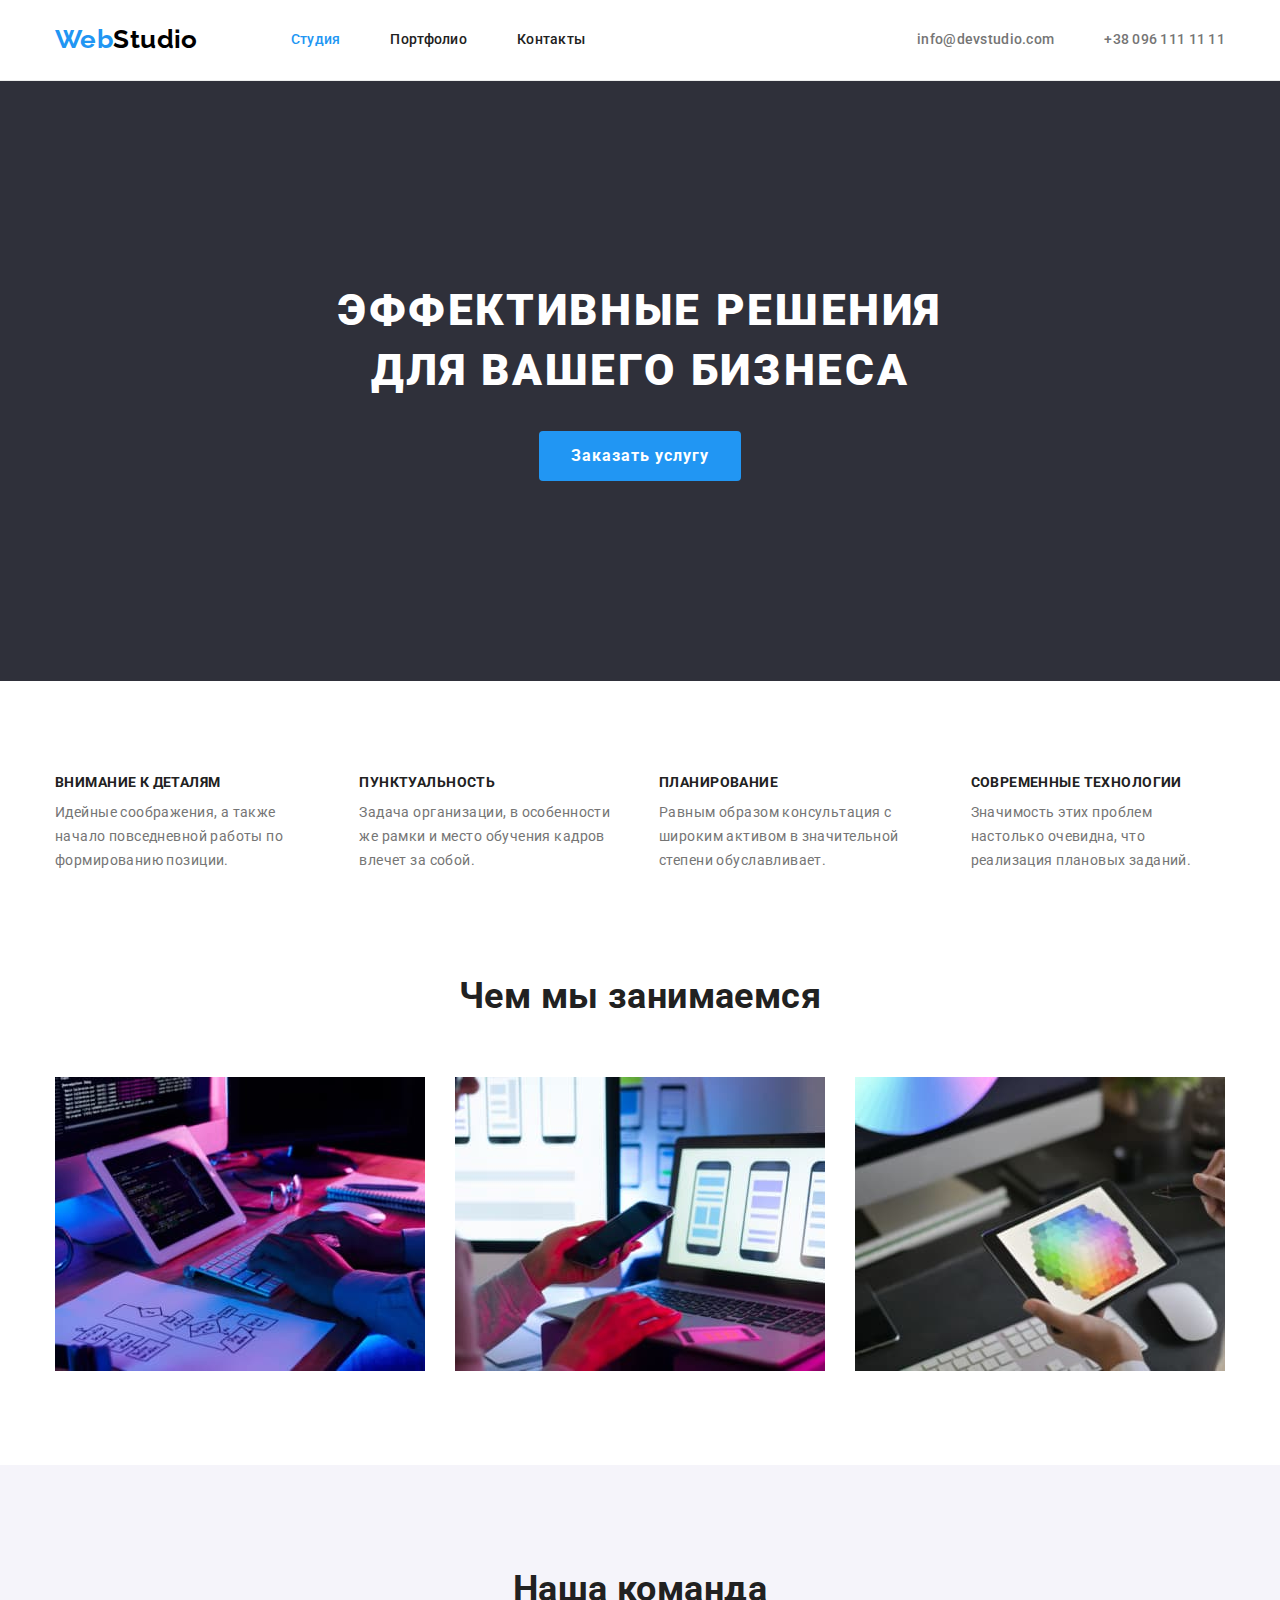
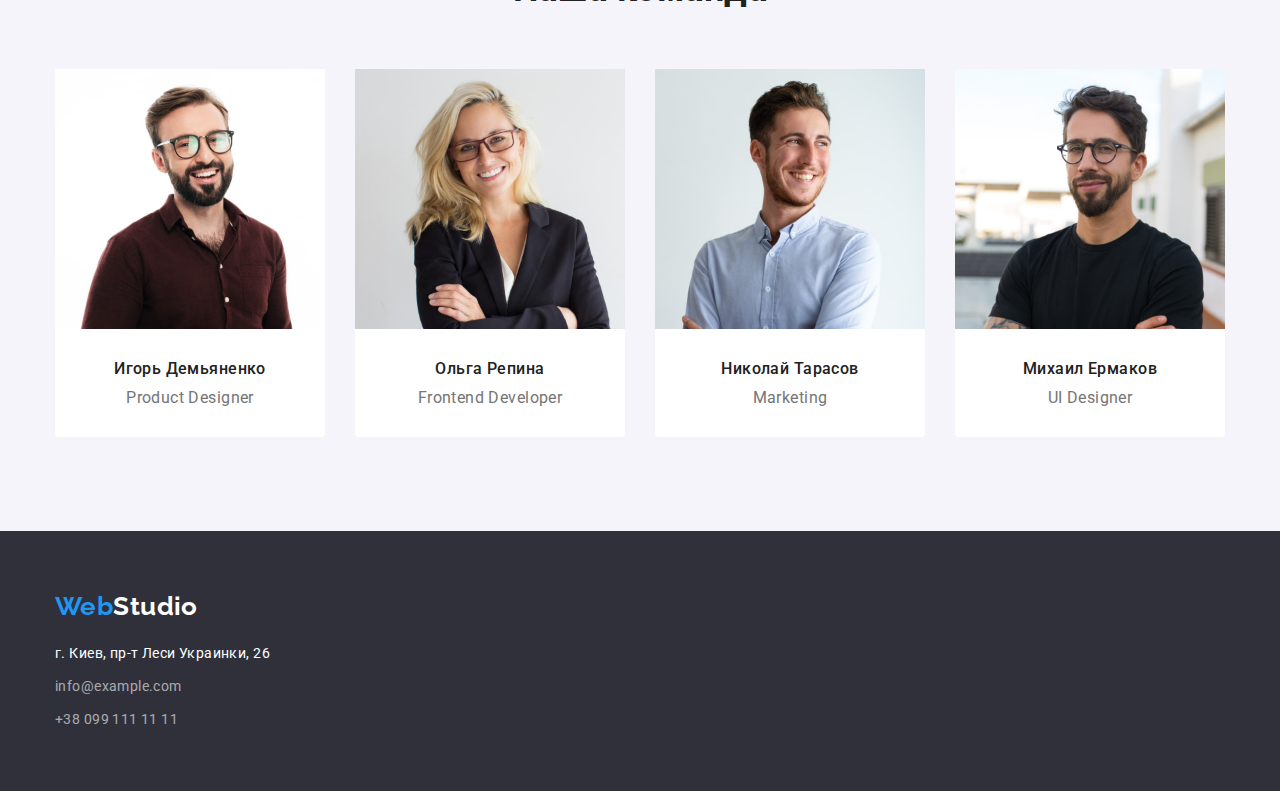
==== index.html @ 1525ab9c "add file" ====
<!DOCTYPE html>
<html lang="ru">
  <head>
    <meta charset="UTF-8" />
    <meta http-equiv="X-UA-Compatible" content="IE=edge" />
    <meta name="viewport" content="width=device-width, initial-scale=1.0" />
    <link
      rel="stylesheet"
      href="https://cdnjs.cloudflare.com/ajax/libs/modern-normalize/1.1.0/modern-normalize.min.css"
    />
    <link rel="stylesheet" href="./css/styles.css" />
    <link rel="preconnect" href="https://fonts.googleapis.com" />
    <link rel="preconnect" href="https://fonts.gstatic.com" crossorigin />
    <link
      href="https://fonts.googleapis.com/css2?family=Raleway:wght@700&family=Roboto:wght@400;500;700;900&display=swap"
      rel="stylesheet"
    />
    <title>WebStudio</title>
  </head>

  <body>
    <header class="header">
      <div class="container">
        <nav class="header-nav">
          <div class="header-logotip">
            <a class="nav-logo link" href="./index.html"><span class="logo">Web</span>Studio</a>
          </div>
          <ul class="nav-list list">
            <li class="nav-item">
              <a class="nav-link link current" href="./index.html">Студия</a>
            </li>
            <li class="nav-item"><a class="nav-link link" href="./portfolio.html">Портфолио</a></li>
            <li class="nav-item"><a class="nav-link link" href="">Контакты</a></li>
          </ul>
        </nav>
        <ul class="header-list list">
          <li class="header-item">
            <a class="header-link link" href="mailto:info@devstudio.com">info@devstudio.com</a>
          </li>
          <li class="header-item">
            <a class="header-link link" href="tel:+380961111111">+38 096 111 11 11</a>
          </li>
        </ul>
      </div>
    </header>

    <main>
      <section class="hero">
        <div class="container">
          <h1 class="hero-title">Эффективные решения для вашего бизнеса</h1>
          <button type="button" class="hero-btn">Заказать услугу</button>
        </div>
      </section>
      <section class="benefits section">
        <div class="container">
          <h2 class="visually-hidden">Наши преимущества</h2>
          <ul class="benefits-list list">
            <li class="benefits-item">
              <h3 class="benefits-title">Внимание к деталям</h3>
              <p class="benefits-text">
                Идейные соображения, а также начало повседневной работы по формированию позиции.
              </p>
            </li>
            <li class="benefits-item">
              <h3 class="benefits-title">Пунктуальность</h3>
              <p class="benefits-text">
                Задача организации, в особенности же рамки и место обучения кадров влечет за собой.
              </p>
            </li>
            <li class="benefits-item">
              <h3 class="benefits-title">Планирование</h3>
              <p class="benefits-text">
                Равным образом консультация с широким активом в значительной степени обуславливает.
              </p>
            </li>
            <li class="benefits-item">
              <h3 class="benefits-title">Современные технологии</h3>
              <p class="benefits-text">
                Значимость этих проблем настолько очевидна, что реализация плановых заданий.
              </p>
            </li>
          </ul>
        </div>
      </section>

      <section class="work section">
        <div class="container">
          <h2 class="work-title">Чем мы занимаемся</h2>
          <ul class="work-list list">
            <li class="work-item">
              <a href="#" class="work-link link">
                <img
                  src="./images/work-img-1.jpg"
                  alt="фото работ"
                  width="370"
                  height="294"
                  class="img"
                />
              </a>
            </li>
            <li class="work-item">
              <a href="#" class="work-link link">
                <img
                  src="./images/work-img-2.jpg"
                  alt="фото работ"
                  width="370"
                  height="294"
                  class="img"
                />
              </a>
            </li>
            <li class="work-item">
              <a href="#" class="work-link link">
                <img
                  src="./images/work-img-3.jpg"
                  alt="фото работ"
                  width="370"
                  height="294"
                  class="img"
                />
              </a>
            </li>
          </ul>
        </div>
      </section>

      <section class="team section">
        <div class="container">
          <h2 class="team-heading">Наша команда</h2>
          <ul class="team-list list">
            <li class="team-item">
              <img
                src="./images/team-img-1.jpg"
                alt="Фото Игорь Демьяненко"
                width="270"
                height="260"
              />
              <h3 class="team-title">Игорь Демьяненко</h3>
              <p class="team-text" lang="en">Product Designer</p>
            </li>
            <li class="team-item">
              <img src="./images/team-img-2.jpg" alt="Фото Ольга Репина" width="270" height="260" />
              <h3 class="team-title">Ольга Репина</h3>
              <p class="team-text" lang="en">Frontend Developer</p>
            </li>
            <li class="team-item">
              <img
                src="./images/team-img-3.jpg"
                alt="Фото Николай Тарасов"
                width="270"
                height="260"
              />
              <h3 class="team-title">Николай Тарасов</h3>
              <p class="team-text" lang="en">Marketing</p>
            </li>
            <li class="team-item">
              <img
                src="./images/team-img-4.jpg"
                alt="Фото Михаил Ермаков"
                width="270"
                height="260"
              />
              <h3 class="team-title">Михаил Ермаков</h3>
              <p class="team-text" lang="en">UI Designer</p>
            </li>
          </ul>
        </div>
      </section>
    </main>

    <footer class="footer">
      <div class="container">
        <div class="footer-logo">
          <a class="footer-logo-link link" href="./index.html"
            ><span class="logo">Web</span>Studio</a
          >
        </div>
        <address class="footer-adress">
          <ul class="footer-list list">
            <li class="footer-item">
              <a
                class="map-link link"
                href="https://goo.gl/maps/ki7X15e7MeTrYLyt8"
                target="_blank"
                rel="noopener noreferrer nofollow"
                >г. Киев, пр-т Леси Украинки, 26</a
              >
            </li>
            <li class="footer-item">
              <a class="footer-link link" href="mailto:info@example.com">info@example.com</a>
            </li>
            <li class="footer-item">
              <a class="footer-link link" href="tel:+380991111111">+38 099 111 11 11</a>
            </li>
          </ul>
        </address>
      </div>
    </footer>
  </body>
</html>
---- css/styles.css ----
:root {
  --main-text-color: #757575;
  --title-text-color: #212121;
  --accent-color: #2196f3;
  --secondary-text-color: #ffffff;
  --logo-secondary-color: #000000;
  --bgc-footer: #2f303a;
  --bgc-secondary: #f5f4fa;
  --bgc-total: #ffffff;
  --typical-padding: 94px;
}

body {
  font-family: 'Roboto', sans-serif;
  color: var(--main-text-color);
  font-size: 14px;
  letter-spacing: 0.03em;
  background-color: var(--bgc-total);
}

p,
h1,
h2,
h3,
h4,
h5,
h6 {
  margin: 0;
}

ul,
ol {
  padding-left: 0;
  margin: 0;
}

.link {
  text-decoration: none;
}

.list {
  list-style: none;
}

.visually-hidden {
  position: absolute;
  white-space: nowrap;
  width: 1px;
  height: 1px;
  overflow: hidden;
  border: 0;
  padding: 0;
  clip: rect(0 0 0 0);
  clip-path: inset(50%);
  margin: -1px;
}

.container {
  width: 1200px;
  padding-left: 15px;
  padding-right: 15px;
  margin: 0 auto;
}

img {
  display: block;
  width: 100%;
  height: auto;
}

.section {
  padding: var(--typical-padding) 0;
}

/* ------------HEADER-------------------------------------- */

.header {
  padding-top: 24px;
  padding-bottom: 25px;
  border-bottom: 1px solid #ececec;
}

.header .container {
  display: flex;
  align-items: center;
}

.header-nav {
  display: flex;
  align-items: center;
}

.nav-logo {
  font-family: 'Raleway', sans-serif;
  font-weight: 700;
  font-size: 26px;
  line-height: 1.19;
  color: var(--logo-secondary-color);
}

.nav-list {
  display: flex;
  align-items: center;
}

.logo {
  color: var(--accent-color);
}

.header-logotip {
  margin-right: 93px;
}

.nav-item:not(:last-child) {
  margin-right: 50px;
}

.nav-link {
  font-family: inherit;
  font-weight: 500;
  line-height: 1.14;
  letter-spacing: 0.02em;
  color: var(--title-text-color);
}

.nav-link:hover,
.nav-link:focus {
  color: var(--accent-color);
}

.current {
  color: var(--accent-color);
}

.header-list {
  display: flex;
  margin-left: auto;
}

.header-item:not(:last-child) {
  margin-right: 50px;
}

.header-link {
  font-family: inherit;
  font-weight: 500;
  line-height: 1.14;
  letter-spacing: 0.02em;
  color: inherit;
}

.header-link:hover,
.header-link:focus {
  color: var(--accent-color);
}

/* ------------HERO-------------------------------------- */
.hero {
  background-color: #2f303a;
  padding: 200px 0;
}

.hero-title {
  font-weight: 900;
  font-size: 44px;
  line-height: 1.36;
  text-align: center;
  letter-spacing: 0.06em;
  text-transform: uppercase;
  color: var(--secondary-text-color);
  max-width: 696px;
  margin-left: auto;
  margin-right: auto;
}

.hero-btn {
  font-weight: 700;
  font-size: 16px;
  line-height: 1.88;
  text-align: center;
  letter-spacing: 0.06em;
  color: var(--secondary-text-color);
  background-color: var(--accent-color);
  cursor: pointer;
  border-radius: 4px;
  padding: 10px 32px;
  display: block;
  margin: 30px auto 0 auto;
  border-width: 0px;
}

.hero-btn:hover,
.hero-btn:focus {
  color: var(--accent-color);
  background-color: var(--bgc-total);
}

/* ------------BENEFITS-------------------------------------- */

.benefits {
  padding-bottom: 0;
}

.benefits-list {
  display: flex;
  margin-right: -30px;
}

.benefits-item {
  flex-basis: calc((100%-4 * 30) / 4);
  margin-right: 30px;
}

.benefits-title {
  font-size: 14px;
  line-height: 1.14;
  text-transform: uppercase;
  color: var(--title-text-color);
  margin-bottom: 10px;
}

.benefits-text {
  line-height: 1.71;
}

/* ------------WORK-------------------------------------- */

.work-list {
  display: flex;
  margin-right: -30px;
  flex-wrap: wrap;
}

.work-item {
  flex-basis: calc(100% / 3-30px);
  margin-right: 30px;
}

.work-title {
  font-size: 36px;
  line-height: 1.67;
  text-align: center;
  color: var(--title-text-color);
  margin-bottom: 50px;
}

/* ------------TEAM-------------------------------------- */

.team-heading {
  font-size: 36px;
  line-height: 1.67;
  text-align: center;
  color: var(--title-text-color);
  margin-bottom: 50px;
}

.team-list {
  display: flex;
  margin-right: -30px;
}

.team-item {
  flex-basis: calc((100%-4 * 30) / 4);
  margin-right: 30px;
  background-color: var(--bgc-total);
  border-radius: 0px 0px 4px 4px;
}

.team-title {
  font-weight: 500;
  font-size: 16px;
  line-height: 1.19;
  text-align: center;
  color: var(--title-text-color);
  margin-top: 30px;
}

.team-text {
  font-size: 16px;
  line-height: 1.19;
  text-align: center;
  margin-top: 10px;
  margin-bottom: 30px;
}

.team {
  background-color: var(--bgc-secondary);
}

/* ------------FOOTER-------------------------------------- */

.footer {
  background-color: var(--bgc-footer);
  padding-top: 60px;
  padding-bottom: 60px;
}

.footer-logo-link {
  font-family: 'Raleway', sans-serif;
  font-weight: 700;
  font-size: 26px;
  line-height: 1.19;
  color: var(--secondary-text-color);
}

.footer-logo {
  margin-bottom: 20px;
}

.footer-link {
  font-style: normal;
  line-height: 1.71;
  color: rgba(255, 255, 255, 0.6);
}

.map-link {
  font-style: normal;
  line-height: 1.71;
  color: var(--secondary-text-color);
}

.footer-link:hover,
.footer-link:focus,
.map-link:hover,
.map-link:focus {
  color: var(--accent-color);
}

.footer-item:not(:last-child) {
  margin-bottom: 9px;
}

/* ------------PORTFOLIO PAGE-------------------------------------- */

.btn-filter {
  font-family: inherit;
  font-weight: 500;
  font-size: 16px;
  line-height: 1.62;
  text-align: center;
  letter-spacing: 0.03em;
  color: var(--title-text-color);
  background-color: var(--bgc-secondary);
  padding: 6px 22px;
  border-radius: 4px;
  border-width: 0px;
}

.btn-filter:hover,
.btn-filter:focus {
  color: var(--secondary-text-color);
  background-color: var(--accent-color);
}

.portfolio-btn-list {
  display: flex;
  justify-content: center;
  margin-bottom: 50px;
}

.portfolio-btn-item:not(:last-child) {
  margin-right: 8px;
}

.portfolio-list {
  display: flex;
  flex-wrap: wrap;
  margin-left: -30px;
  margin-top: -30px;
}

.portfolio-item {
  flex-basis: calc(100% / 3-30px);
  margin-left: 30px;
  margin-top: 30px;
}

.portfolio-content {
  border-left: 1px solid #eeeeee;
  border-bottom: 1px solid #eeeeee;
  border-right: 1px solid #eeeeee;
  padding: 20px 24px;
}

.portfolio-title {
  font-weight: 700;
  font-size: 18px;
  line-height: 2;
  letter-spacing: 0.06em;
  color: var(--title-text-color);
}

.portfolio-text {
  color: var(--main-text-color);
  font-size: 16px;
  line-height: 1.88;
  margin-top: 4px;
}
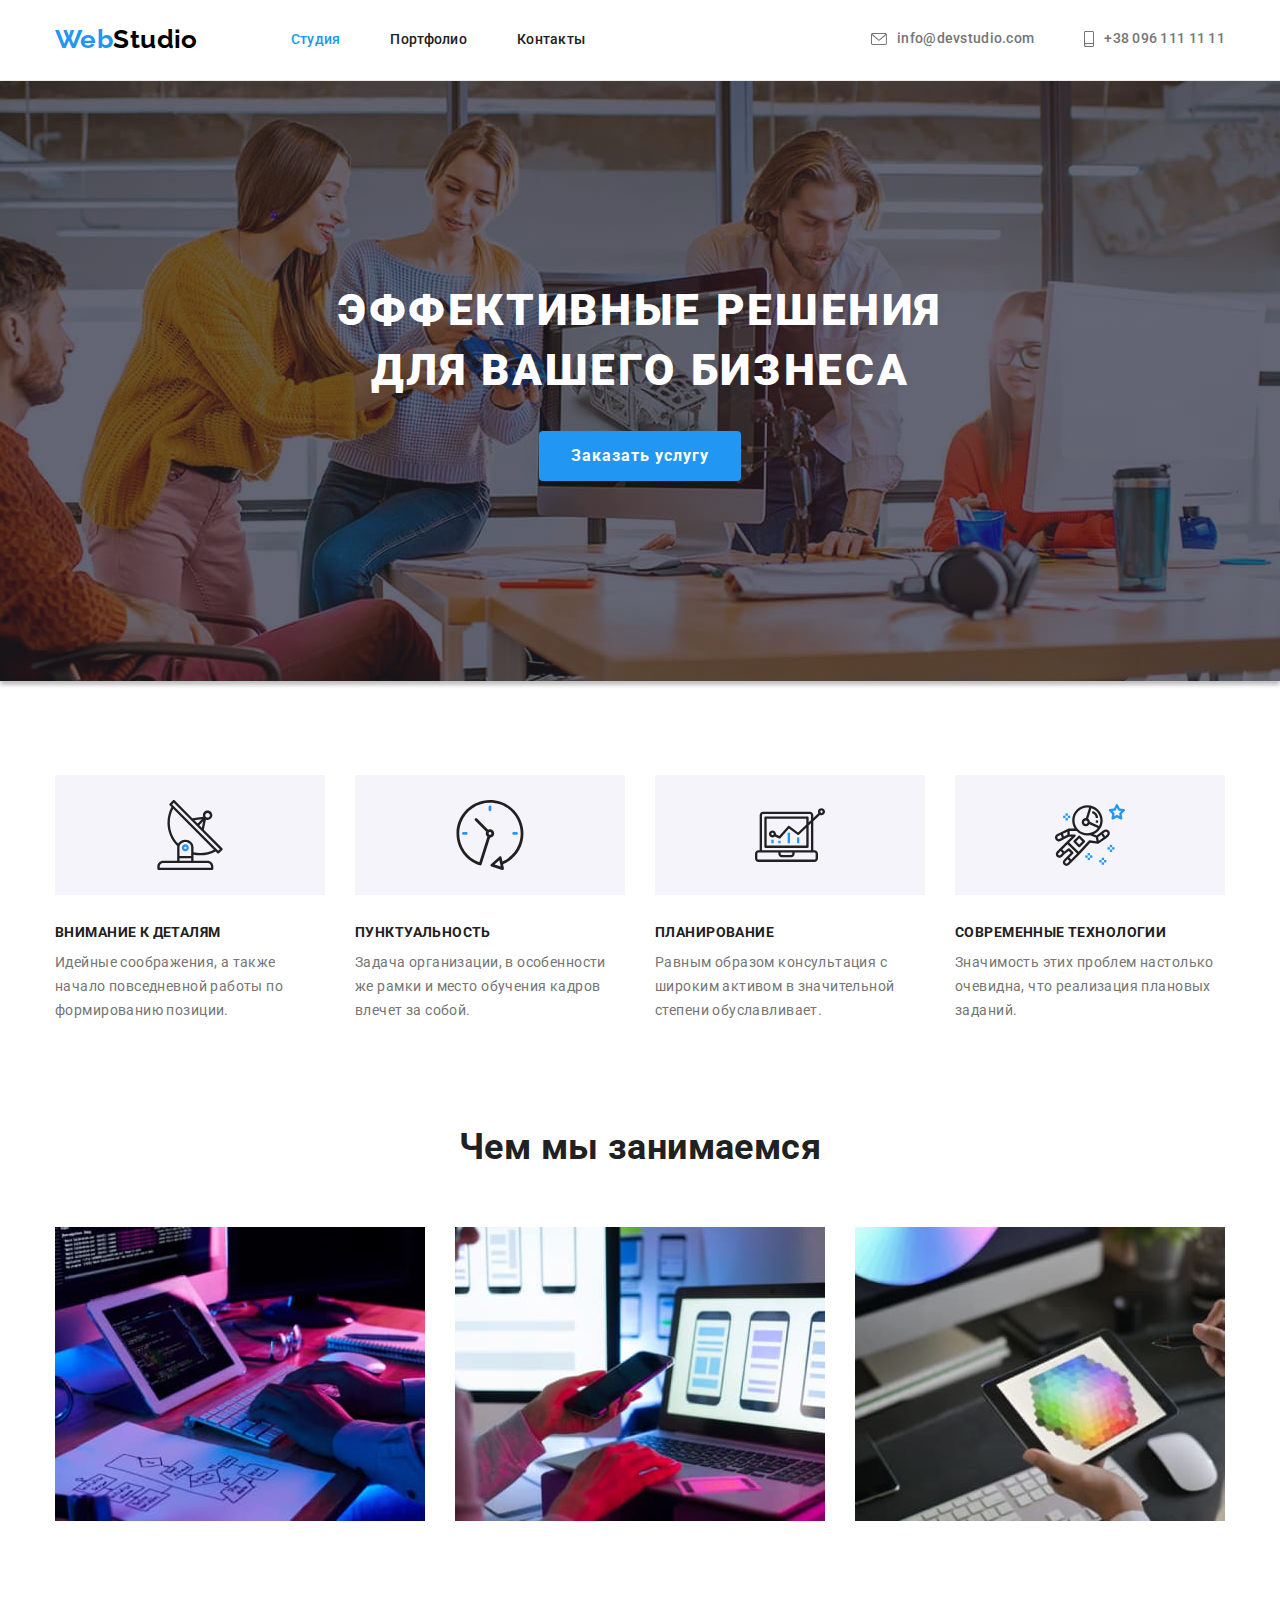
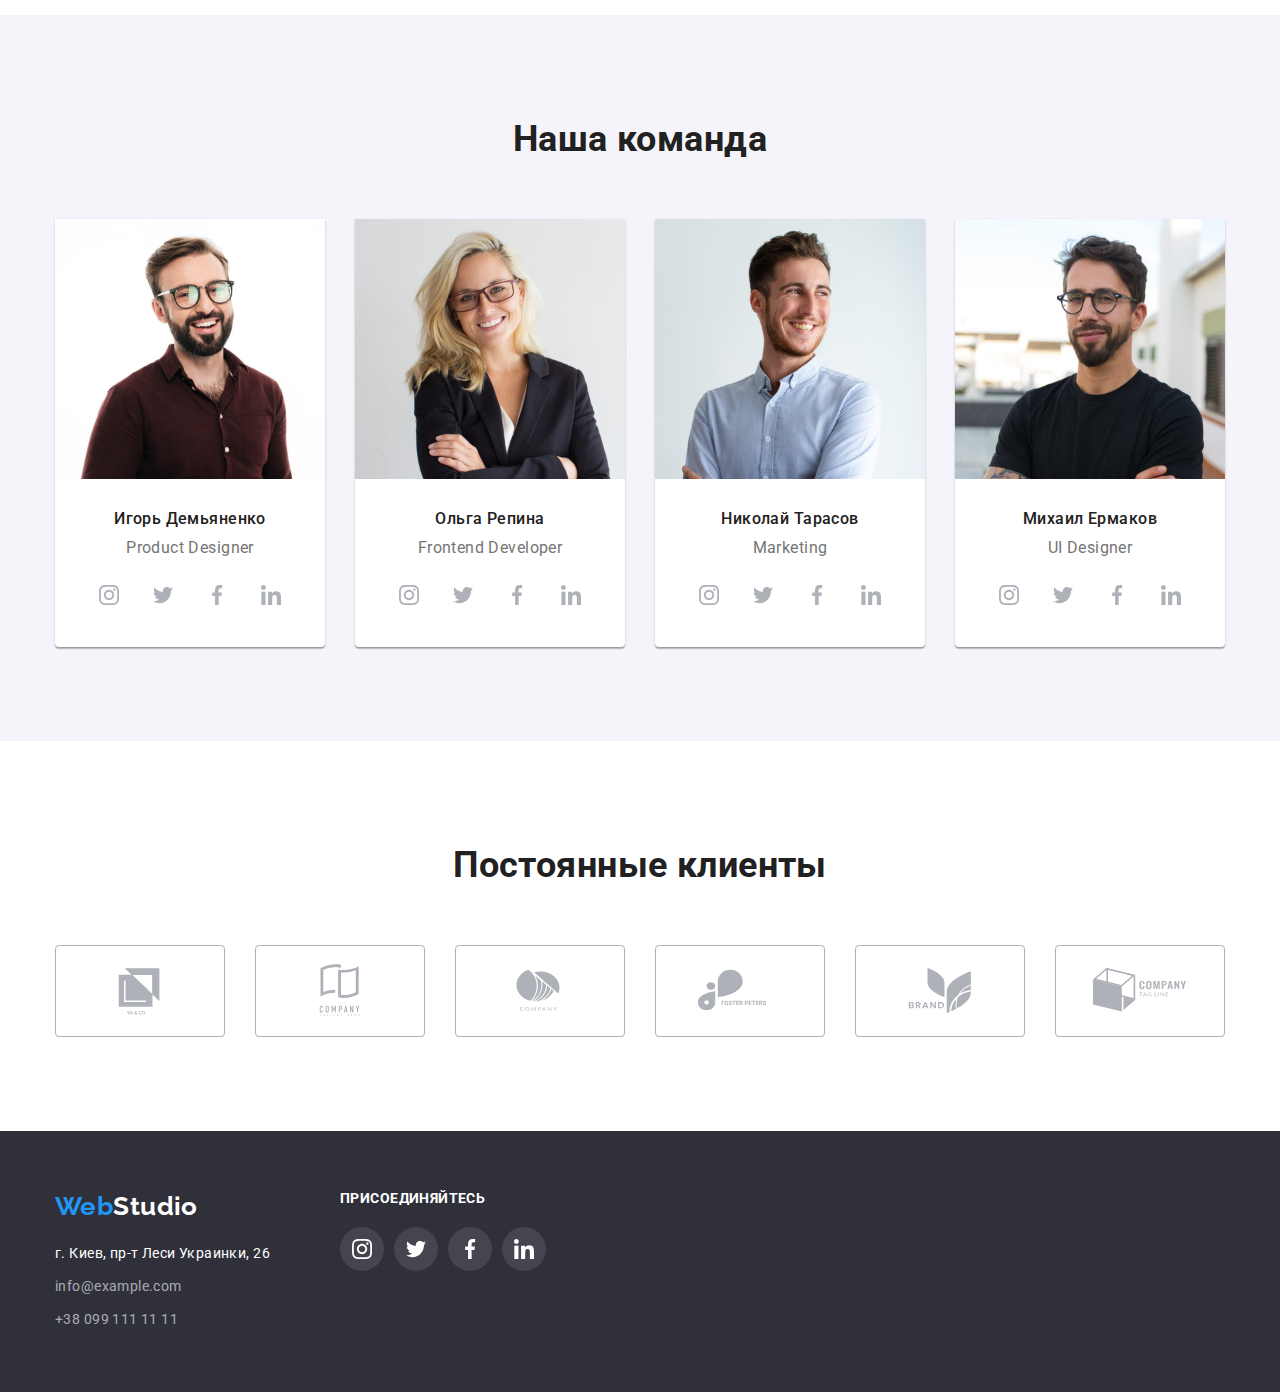
==== commit b6053fb3: "add icons and shadow" ====
--- a/index.html
+++ b/index.html
@@ -23,29 +23,45 @@
       <div class="container">
         <nav class="header-nav">
           <div class="header-logotip">
-            <a class="nav-logo link" href="./index.html"><span class="logo">Web</span>Studio</a>
+            <a class="nav-logo link" href="./index.html"
+              ><span class="logo">Web</span>Studio</a
+            >
           </div>
           <ul class="nav-list list">
             <li class="nav-item">
               <a class="nav-link link current" href="./index.html">Студия</a>
             </li>
-            <li class="nav-item"><a class="nav-link link" href="./portfolio.html">Портфолио</a></li>
-            <li class="nav-item"><a class="nav-link link" href="">Контакты</a></li>
+            <li class="nav-item">
+              <a class="nav-link link" href="./portfolio.html">Портфолио</a>
+            </li>
+            <li class="nav-item">
+              <a class="nav-link link" href="">Контакты</a>
+            </li>
           </ul>
         </nav>
         <ul class="header-list list">
           <li class="header-item">
-            <a class="header-link link" href="mailto:info@devstudio.com">info@devstudio.com</a>
+            <a class="header-link link" href="mailto:info@devstudio.com">
+              <svg class="header-icon" width="16" height="12">
+                <use href="./images/icons.svg#icon-e-mail"></use>
+              </svg>
+              info@devstudio.com</a
+            >
           </li>
           <li class="header-item">
-            <a class="header-link link" href="tel:+380961111111">+38 096 111 11 11</a>
+            <a class="header-link link" href="tel:+380961111111">
+              <svg class="header-icon" width="10" height="16">
+                <use href="./images/icons.svg#icon-smartphone"></use>
+              </svg>
+              +38 096 111 11 11</a
+            >
           </li>
         </ul>
       </div>
     </header>
 
     <main>
-      <section class="hero">
+      <section class="hero overlay">
         <div class="container">
           <h1 class="hero-title">Эффективные решения для вашего бизнеса</h1>
           <button type="button" class="hero-btn">Заказать услугу</button>
@@ -56,27 +72,51 @@
           <h2 class="visually-hidden">Наши преимущества</h2>
           <ul class="benefits-list list">
             <li class="benefits-item">
+              <div class="benefits-icon">
+                <svg width="70" height="70">
+                  <use href="./images/icons.svg#icon-antenna"></use>
+                </svg>
+              </div>
               <h3 class="benefits-title">Внимание к деталям</h3>
               <p class="benefits-text">
-                Идейные соображения, а также начало повседневной работы по формированию позиции.
+                Идейные соображения, а также начало повседневной работы по
+                формированию позиции.
               </p>
             </li>
             <li class="benefits-item">
+              <div class="benefits-icon">
+                <svg width="70" height="70">
+                  <use href="./images/icons.svg#icon-clock"></use>
+                </svg>
+              </div>
               <h3 class="benefits-title">Пунктуальность</h3>
               <p class="benefits-text">
-                Задача организации, в особенности же рамки и место обучения кадров влечет за собой.
+                Задача организации, в особенности же рамки и место обучения
+                кадров влечет за собой.
               </p>
             </li>
             <li class="benefits-item">
+              <div class="benefits-icon">
+                <svg width="70" height="70">
+                  <use href="./images/icons.svg#icon-diagram"></use>
+                </svg>
+              </div>
               <h3 class="benefits-title">Планирование</h3>
               <p class="benefits-text">
-                Равным образом консультация с широким активом в значительной степени обуславливает.
+                Равным образом консультация с широким активом в значительной
+                степени обуславливает.
               </p>
             </li>
             <li class="benefits-item">
+              <div class="benefits-icon">
+                <svg width="70" height="70">
+                  <use href="./images/icons.svg#icon-astronaut"></use>
+                </svg>
+              </div>
               <h3 class="benefits-title">Современные технологии</h3>
               <p class="benefits-text">
-                Значимость этих проблем настолько очевидна, что реализация плановых заданий.
+                Значимость этих проблем настолько очевидна, что реализация
+                плановых заданий.
               </p>
             </li>
           </ul>
@@ -137,11 +177,68 @@
               />
               <h3 class="team-title">Игорь Демьяненко</h3>
               <p class="team-text" lang="en">Product Designer</p>
+              <ul class="team-soc-list list">
+                <li class="team-soc-item">
+                  <a href="#" class="team-soc-link">
+                    <svg class="team-soc-icon" width="20" height="20">
+                      <use href="./images/icons.svg#icon-instagram"></use></svg
+                  ></a>
+                </li>
+                <li class="team-soc-item">
+                  <a href="#" class="team-soc-link">
+                    <svg class="team-soc-icon" width="20" height="20">
+                      <use href="./images/icons.svg#icon-twitter"></use></svg
+                  ></a>
+                </li>
+                <li class="team-soc-item">
+                  <a href="#" class="team-soc-link">
+                    <svg class="team-soc-icon" width="20" height="20">
+                      <use href="./images/icons.svg#icon-facebook"></use></svg
+                  ></a>
+                </li>
+                <li class="team-soc-item">
+                  <a href="#" class="team-soc-link">
+                    <svg class="team-soc-icon" width="20" height="20">
+                      <use href="./images/icons.svg#icon-linkedin"></use></svg
+                  ></a>
+                </li>
+              </ul>
             </li>
             <li class="team-item">
-              <img src="./images/team-img-2.jpg" alt="Фото Ольга Репина" width="270" height="260" />
+              <img
+                src="./images/team-img-2.jpg"
+                alt="Фото Ольга Репина"
+                width="270"
+                height="260"
+              />
               <h3 class="team-title">Ольга Репина</h3>
               <p class="team-text" lang="en">Frontend Developer</p>
+              <ul class="team-soc-list list">
+                <li class="team-soc-item">
+                  <a href="#" class="team-soc-link">
+                    <svg class="team-soc-icon" width="20" height="20">
+                      <use href="./images/icons.svg#icon-instagram"></use></svg
+                  ></a>
+                </li>
+                <li class="team-soc-item">
+                  <a href="#" class="team-soc-link">
+                    <svg class="team-soc-icon" width="20" height="20">
+                      <use href="./images/icons.svg#icon-twitter"></use></svg
+                  ></a>
+                </li>
+                <li class="team-soc-item">
+                  <a href="#" class="team-soc-link">
+                    <svg class="team-soc-icon" width="20" height="20">
+                      <use href="./images/icons.svg#icon-facebook"></use></svg
+                  ></a>
+                </li>
+                <li class="team-soc-item">
+                  <a href="#" class="team-soc-link">
+                    <svg class="team-soc-icon" width="20" height="20">
+                      <use href="./images/icons.svg#icon-linkedin"></use></svg
+                  ></a>
+                </li>
+              </ul>
             </li>
             <li class="team-item">
               <img
@@ -152,6 +249,32 @@
               />
               <h3 class="team-title">Николай Тарасов</h3>
               <p class="team-text" lang="en">Marketing</p>
+              <ul class="team-soc-list list">
+                <li class="team-soc-item">
+                  <a href="#" class="team-soc-link">
+                    <svg class="team-soc-icon" width="20" height="20">
+                      <use href="./images/icons.svg#icon-instagram"></use></svg
+                  ></a>
+                </li>
+                <li class="team-soc-item">
+                  <a href="#" class="team-soc-link">
+                    <svg class="team-soc-icon" width="20" height="20">
+                      <use href="./images/icons.svg#icon-twitter"></use></svg
+                  ></a>
+                </li>
+                <li class="team-soc-item">
+                  <a href="#" class="team-soc-link">
+                    <svg class="team-soc-icon" width="20" height="20">
+                      <use href="./images/icons.svg#icon-facebook"></use></svg
+                  ></a>
+                </li>
+                <li class="team-soc-item">
+                  <a href="#" class="team-soc-link">
+                    <svg class="team-soc-icon" width="20" height="20">
+                      <use href="./images/icons.svg#icon-linkedin"></use></svg
+                  ></a>
+                </li>
+              </ul>
             </li>
             <li class="team-item">
               <img
@@ -162,6 +285,82 @@
               />
               <h3 class="team-title">Михаил Ермаков</h3>
               <p class="team-text" lang="en">UI Designer</p>
+              <ul class="team-soc-list list">
+                <li class="team-soc-item">
+                  <a href="#" class="team-soc-link">
+                    <svg class="team-soc-icon" width="20" height="20">
+                      <use href="./images/icons.svg#icon-instagram"></use></svg
+                  ></a>
+                </li>
+                <li class="team-soc-item">
+                  <a href="#" class="team-soc-link">
+                    <svg class="team-soc-icon" width="20" height="20">
+                      <use href="./images/icons.svg#icon-twitter"></use></svg
+                  ></a>
+                </li>
+                <li class="team-soc-item">
+                  <a href="#" class="team-soc-link">
+                    <svg class="team-soc-icon" width="20" height="20">
+                      <use href="./images/icons.svg#icon-facebook"></use></svg
+                  ></a>
+                </li>
+                <li class="team-soc-item">
+                  <a href="#" class="team-soc-link">
+                    <svg class="team-soc-icon" width="20" height="20">
+                      <use href="./images/icons.svg#icon-linkedin"></use></svg
+                  ></a>
+                </li>
+              </ul>
+            </li>
+          </ul>
+        </div>
+      </section>
+
+      <section class="client section">
+        <div class="container">
+          <h2 class="client-heading">Постоянные клиенты</h2>
+          <ul class="client-list list">
+            <li class="client-item">
+              <a href="#" class="client-link">
+                <svg class="client-icon" width="106" height="60">
+                  <use href="./images/icons.svg#icon-client1"></use>
+                </svg>
+              </a>
+            </li>
+            <li class="client-item">
+              <a href="#" class="client-link">
+                <svg class="client-icon" width="106" height="60">
+                  <use href="./images/icons.svg#icon-client2"></use>
+                </svg>
+              </a>
+            </li>
+            <li class="client-item">
+              <a href="#" class="client-link">
+                <svg class="client-icon" width="106" height="60">
+                  <use href="./images/icons.svg#icon-client3"></use>
+                </svg>
+              </a>
+            </li>
+            <li class="client-item">
+              <a href="#" class="client-link">
+                <svg class="client-icon" width="106" height="60">
+                  <use href="./images/icons.svg#icon-client4"></use>
+                </svg>
+              </a>
+            </li>
+            <li class="client-item">
+              <a href="#" class="client-link">
+                <svg class="client-icon" width="106" height="60">
+                  <use href="./images/icons.svg#icon-client5"></use>
+                </svg>
+              </a>
+            </li>
+            <li class="client-item">
+              <a href="#" class="client-link">
+                <svg class="client-icon" width="106" height="60">
+                  <use href="./images/icons.svg#icon-client6"></use>
+                </svg>
+              </a>
             </li>
           </ul>
         </div>
@@ -169,31 +368,66 @@
     </main>
 
     <footer class="footer">
-      <div class="container">
-        <div class="footer-logo">
-          <a class="footer-logo-link link" href="./index.html"
-            ><span class="logo">Web</span>Studio</a
-          >
-        </div>
-        <address class="footer-adress">
-          <ul class="footer-list list">
-            <li class="footer-item">
-              <a
-                class="map-link link"
-                href="https://goo.gl/maps/ki7X15e7MeTrYLyt8"
-                target="_blank"
-                rel="noopener noreferrer nofollow"
-                >г. Киев, пр-т Леси Украинки, 26</a
-              >
-            </li>
-            <li class="footer-item">
-              <a class="footer-link link" href="mailto:info@example.com">info@example.com</a>
-            </li>
-            <li class="footer-item">
-              <a class="footer-link link" href="tel:+380991111111">+38 099 111 11 11</a>
-            </li>
-          </ul>
-        </address>
+      <div class="container contact">
+        <div>
+          <div class="footer-logo">
+            <a class="footer-logo-link link" href="./index.html"
+              ><span class="logo">Web</span>Studio</a
+            >
+          </div>
+          <address class="footer-adress">
+            <ul class="footer-list list">
+              <li class="footer-item">
+                <a
+                  class="map-link link"
+                  href="https://goo.gl/maps/ki7X15e7MeTrYLyt8"
+                  target="_blank"
+                  rel="noopener noreferrer nofollow"
+                  >г. Киев, пр-т Леси Украинки, 26</a
+                >
+              </li>
+              <li class="footer-item">
+                <a class="footer-link link" href="mailto:info@example.com"
+                  >info@example.com</a
+                >
+              </li>
+              <li class="footer-item">
+                <a class="footer-link link" href="tel:+380991111111"
+                  >+38 099 111 11 11</a
+                >
+              </li>
+            </ul>
+          </address>
+        </div>
+        <div class="social-network">
+          <h2 class="text">Присоединяйтесь</h2>
+          <ul class="network-list list">
+            <li class="network-item">
+              <a href="#" class="network-link">
+                <svg class="network-icon" width="20" height="20">
+                  <use href="./images/icons.svg#icon-instagram"></use></svg
+              ></a>
+            </li>
+            <li class="network-item">
+              <a href="#" class="network-link">
+                <svg class="network-icon" width="20" height="20">
+                  <use href="./images/icons.svg#icon-twitter"></use></svg
+              ></a>
+            </li>
+            <li class="network-item">
+              <a href="#" class="network-link">
+                <svg class="network-icon" width="20" height="20">
+                  <use href="./images/icons.svg#icon-facebook"></use></svg
+              ></a>
+            </li>
+            <li class="network-item">
+              <a href="#" class="network-link">
+                <svg class="network-icon" width="20" height="20">
+                  <use href="./images/icons.svg#icon-linkedin"></use></svg
+              ></a>
+            </li>
+          </ul>
+        </div>
       </div>
     </footer>
   </body>
--- a/css/styles.css
+++ b/css/styles.css
@@ -7,6 +7,7 @@
   --bgc-footer: #2f303a;
   --bgc-secondary: #f5f4fa;
   --bgc-total: #ffffff;
+  --icon-color: #afb1b8;
   --typical-padding: 94px;
 }
 
@@ -146,18 +147,49 @@
   font-weight: 500;
   line-height: 1.14;
   letter-spacing: 0.02em;
-  color: inherit;
+  color: var(--main-text-color);
+  display: flex;
+  justify-content: center;
+  align-items: center;
 }
 
 .header-link:hover,
 .header-link:focus {
   color: var(--accent-color);
+}
+
+.header-icon {
+  margin-right: 10px;
+  fill: currentColor;
+  align-items: center;
+}
+
+.header-link:hover .header-icon,
+.header-link:focus .header-icon {
+  fill: var(--accent-color);
 }
 
 /* ------------HERO-------------------------------------- */
 .hero {
   background-color: #2f303a;
   padding: 200px 0;
+}
+.overlay {
+  max-width: 1600px;
+  height: 600px;
+  margin-left: auto;
+  margin-right: auto;
+  background-image: linear-gradient(
+      to right,
+      rgba(47, 48, 58, 0.4),
+      rgba(47, 48, 58, 0.4)
+    ),
+    url(../images/hero-img.jpg);
+  background-repeat: no-repeat;
+  background-position: center;
+  background-size: cover;
+  background-color: var(--bgc-footer);
+  box-shadow: 0px 4px 4px rgba(0, 0, 0, 0.25);
 }
 
 .hero-title {
@@ -206,6 +238,13 @@
   margin-right: -30px;
 }
 
+.benefits-icon {
+  background-color: var(--bgc-secondary);
+  height: 120px;
+  padding: 25px 100px;
+  margin-bottom: 30px;
+}
+
 .benefits-item {
   flex-basis: calc((100%-4 * 30) / 4);
   margin-right: 30px;
@@ -264,6 +303,8 @@
   margin-right: 30px;
   background-color: var(--bgc-total);
   border-radius: 0px 0px 4px 4px;
+  box-shadow: 0px 1px 3px rgba(0, 0, 0, 0.12), 0px 1px 1px rgba(0, 0, 0, 0.14),
+    0px 2px 1px rgba(0, 0, 0, 0.2);
 }
 
 .team-title {
@@ -280,11 +321,77 @@
   line-height: 1.19;
   text-align: center;
   margin-top: 10px;
-  margin-bottom: 30px;
+  margin-bottom: 16px;
 }
 
 .team {
   background-color: var(--bgc-secondary);
+}
+
+.team-soc-link {
+  display: block;
+  width: 44px;
+  height: 44px;
+  border-radius: 50%;
+  display: flex;
+  justify-content: center;
+  align-items: center;
+  fill: var(--icon-color);
+}
+
+.team-soc-link:hover,
+.team-soc-link:focus {
+  background-color: var(--accent-color);
+  fill: var(--secondary-text-color);
+}
+
+.team-soc-list {
+  display: flex;
+  justify-content: center;
+  margin-bottom: 30px;
+}
+
+.team-soc-item + .team-soc-item {
+  margin-left: 10px;
+}
+
+/* ----------CLIENT-------------------------------------------- */
+
+.client-heading {
+  font-size: 36px;
+  line-height: 1.67;
+  text-align: center;
+  color: var(--title-text-color);
+  margin-bottom: 50px;
+}
+
+.client-list {
+  display: flex;
+}
+
+.client-link {
+  display: flex;
+  justify-content: center;
+  align-items: center;
+  width: 170px;
+  height: 92px;
+  border: 1px solid var(--icon-color);
+  border-radius: 4px;
+  color: var(--icon-color);
+}
+
+.client-link:hover,
+.client-link:focus {
+  color: var(--accent-color);
+  border: 1px solid var(--accent-color);
+}
+
+.client-item + .client-item {
+  margin-left: 30px;
+}
+
+.client-icon {
+  fill: currentColor;
 }
 
 /* ------------FOOTER-------------------------------------- */
@@ -313,6 +420,11 @@
   color: rgba(255, 255, 255, 0.6);
 }
 
+.footer-adress {
+  max-width: 231px;
+  margin-right: 70px;
+}
+
 .map-link {
   font-style: normal;
   line-height: 1.71;
@@ -328,6 +440,43 @@
 
 .footer-item:not(:last-child) {
   margin-bottom: 9px;
+}
+
+.contact {
+  display: flex;
+}
+
+.social-network > .text {
+  text-transform: uppercase;
+  font-size: 14px;
+  line-height: 1.14;
+  color: var(--secondary-text-color);
+  margin-bottom: 20px;
+}
+
+.network-list {
+  display: flex;
+}
+
+.network-link {
+  display: block;
+  width: 44px;
+  height: 44px;
+  border-radius: 50%;
+  display: flex;
+  justify-content: center;
+  align-items: center;
+  fill: var(--secondary-text-color);
+  background-color: rgba(255, 255, 255, 0.1);
+}
+
+.network-link:hover,
+.network-link:focus {
+  background-color: var(--accent-color);
+}
+
+.network-item + .network-item {
+  margin-left: 10px;
 }
 
 /* ------------PORTFOLIO PAGE-------------------------------------- */
@@ -344,12 +493,15 @@
   padding: 6px 22px;
   border-radius: 4px;
   border-width: 0px;
+  cursor: pointer;
 }
 
 .btn-filter:hover,
 .btn-filter:focus {
   color: var(--secondary-text-color);
   background-color: var(--accent-color);
+  box-shadow: 0px 3px 1px rgba(0, 0, 0, 0.1), 0px 1px 2px rgba(0, 0, 0, 0.08),
+    0px 2px 2px rgba(0, 0, 0, 0.12);
 }
 
 .portfolio-btn-list {
@@ -370,9 +522,18 @@
 }
 
 .portfolio-item {
-  flex-basis: calc(100% / 3-30px);
+  flex-basis: calc(100% / 3 - 30px);
   margin-left: 30px;
   margin-top: 30px;
+}
+
+.portfolio-link{
+  display: block;
+}
+
+.portfolio-link:hover {
+   box-shadow: 0px 1px 1px rgba(0, 0, 0, 0.12), 0px 4px 4px rgba(0, 0, 0, 0.06),
+    1px 4px 6px rgba(0, 0, 0, 0.16);
 }
 
 .portfolio-content {
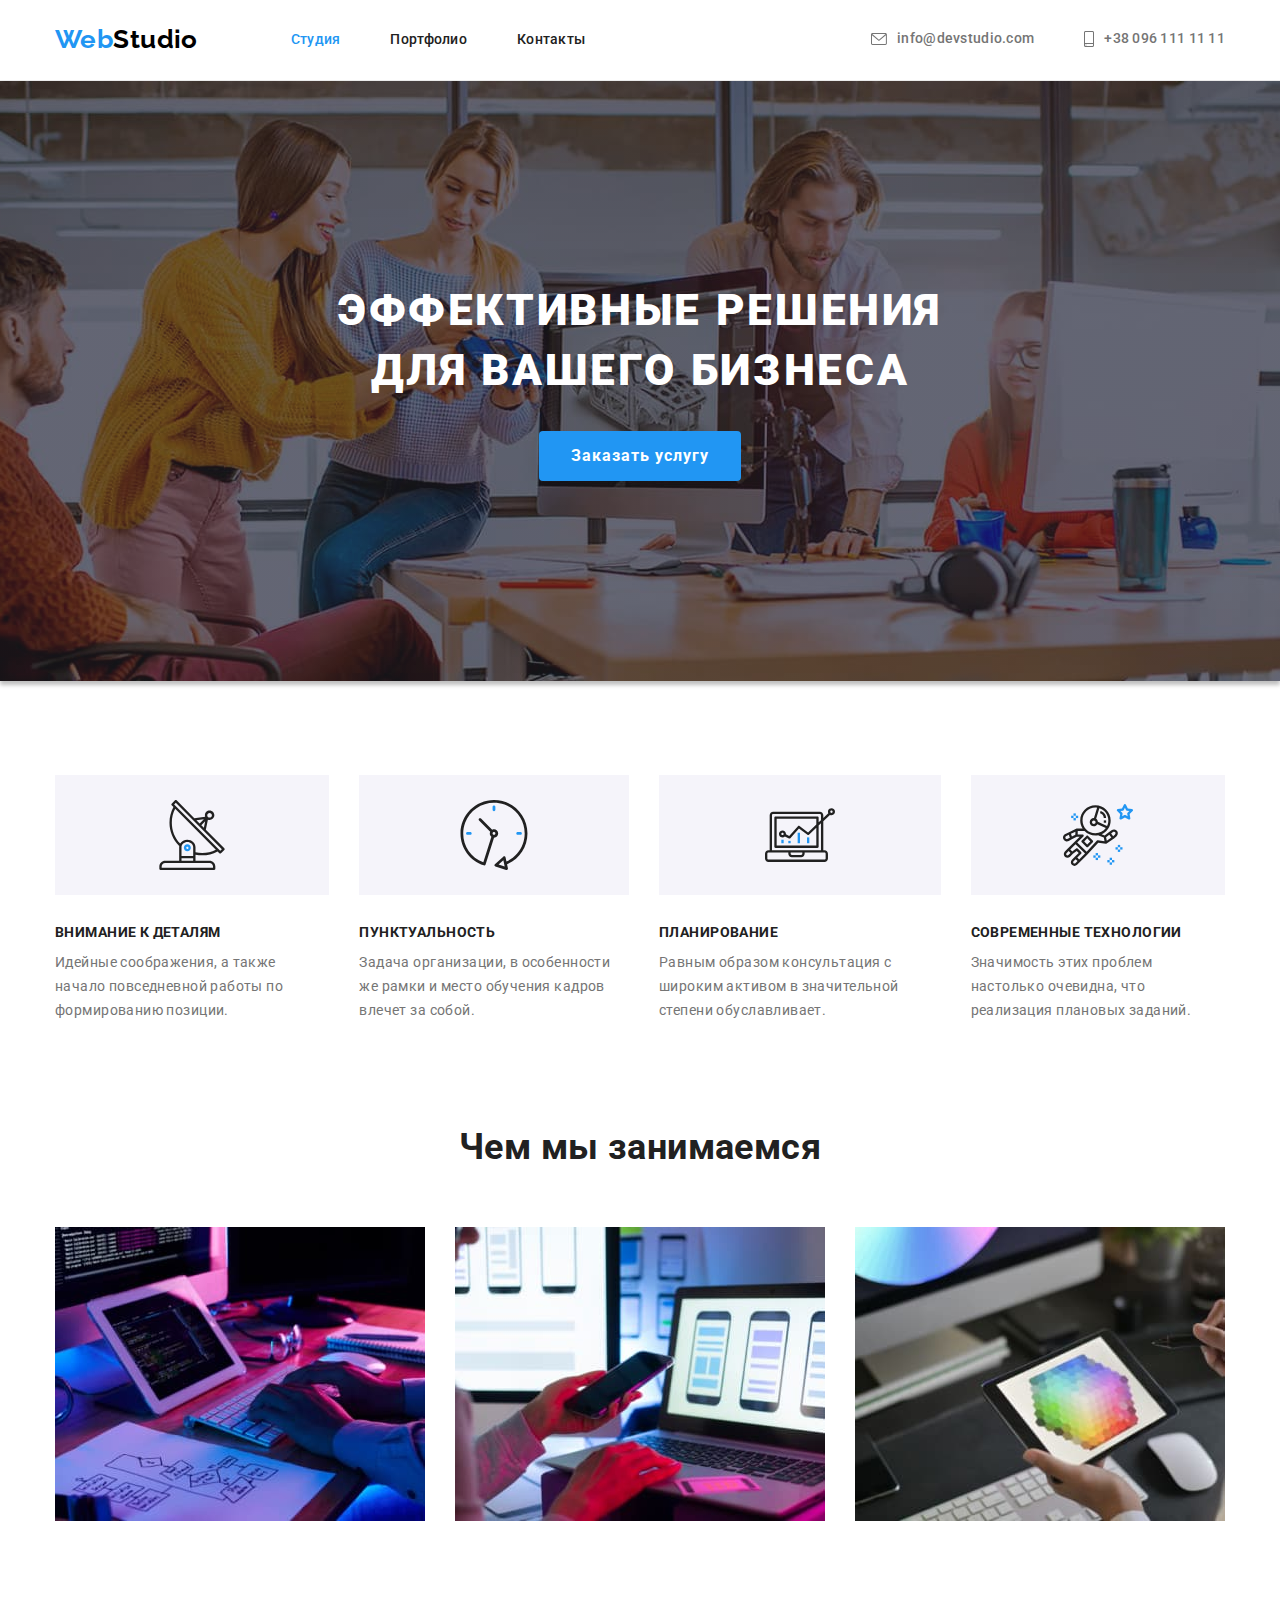
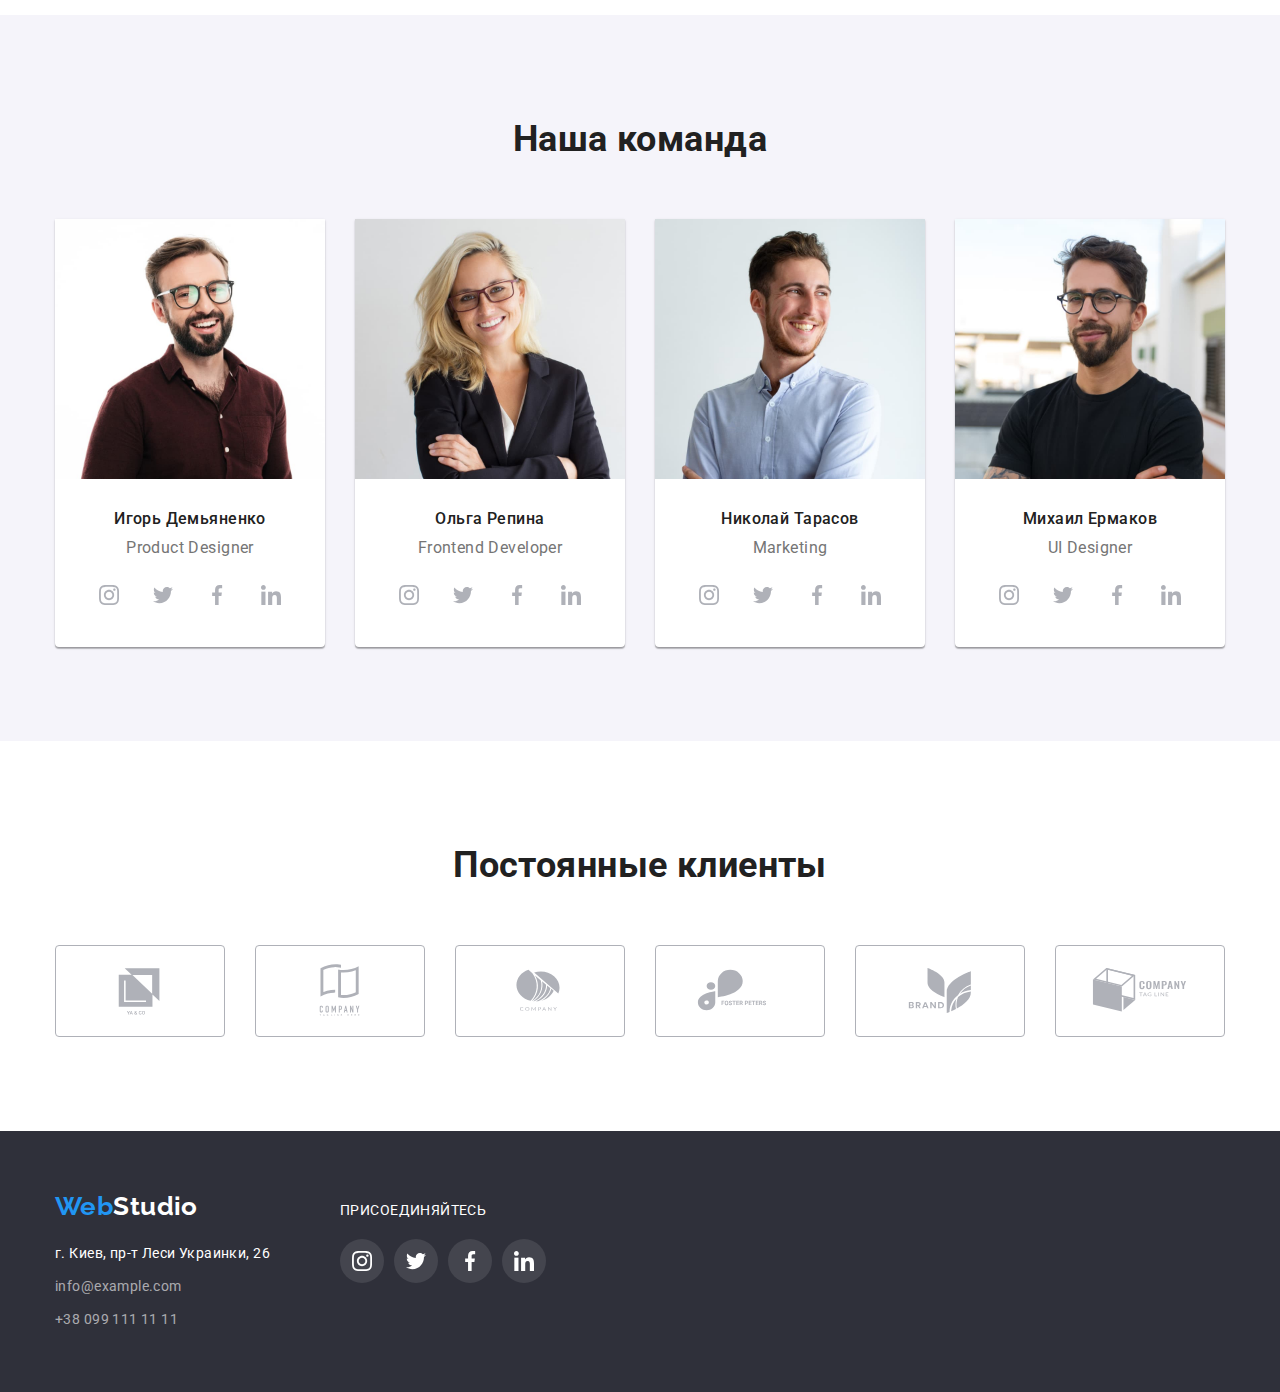
==== commit 07651596: "change benefits-icon" ====
--- a/index.html
+++ b/index.html
@@ -400,7 +400,7 @@
           </address>
         </div>
         <div class="social-network">
-          <h2 class="text">Присоединяйтесь</h2>
+          <p class="text">Присоединяйтесь</p>
           <ul class="network-list list">
             <li class="network-item">
               <a href="#" class="network-link">
--- a/css/styles.css
+++ b/css/styles.css
@@ -162,11 +162,6 @@
   margin-right: 10px;
   fill: currentColor;
   align-items: center;
-}
-
-.header-link:hover .header-icon,
-.header-link:focus .header-icon {
-  fill: var(--accent-color);
 }
 
 /* ------------HERO-------------------------------------- */
@@ -239,9 +234,11 @@
 }
 
 .benefits-icon {
+  display: flex;
+  justify-content: center;
+  align-items: center;
   background-color: var(--bgc-secondary);
   height: 120px;
-  padding: 25px 100px;
   margin-bottom: 30px;
 }
 
@@ -444,11 +441,13 @@
 
 .contact {
   display: flex;
+  align-items: baseline;
 }
 
 .social-network > .text {
   text-transform: uppercase;
-  font-size: 14px;
+  /* font-weight: 700; */
+  
   line-height: 1.14;
   color: var(--secondary-text-color);
   margin-bottom: 20px;
@@ -527,12 +526,12 @@
   margin-top: 30px;
 }
 
-.portfolio-link{
+.portfolio-link {
   display: block;
 }
 
 .portfolio-link:hover {
-   box-shadow: 0px 1px 1px rgba(0, 0, 0, 0.12), 0px 4px 4px rgba(0, 0, 0, 0.06),
+  box-shadow: 0px 1px 1px rgba(0, 0, 0, 0.12), 0px 4px 4px rgba(0, 0, 0, 0.06),
     1px 4px 6px rgba(0, 0, 0, 0.16);
 }
 
